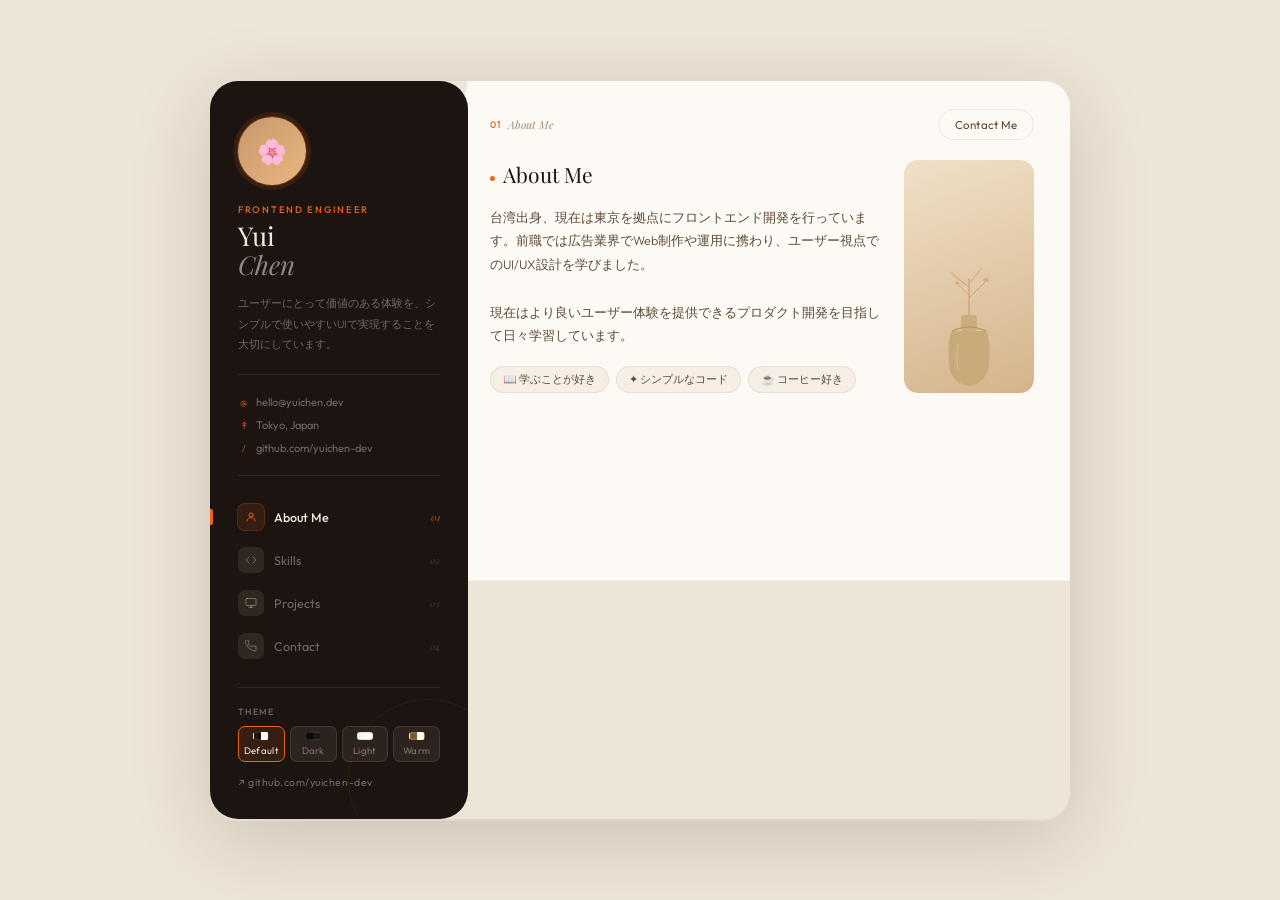
==== portfolio-site/main.html @ 0f643612 "AI生成の叩き台をベースに作成" ====
<!DOCTYPE html>
<html lang="ja" data-theme="default">
<head>
<meta charset="UTF-8">
<meta name="viewport" content="width=device-width, initial-scale=1.0">
<title>Yui Chen – Frontend Engineer</title>
<link href="https://fonts.googleapis.com/css2?family=Playfair+Display:ital,wght@0,400;1,400&family=Outfit:wght@300;400;500&display=swap" rel="stylesheet">
<style>
*, *::before, *::after { box-sizing: border-box; margin: 0; padding: 0; }

/* ══ THEMES ══ */
[data-theme="default"] {
  --bg:            #EDE5D8;
  --left-bg:       #1C1410;
  --right-bg:      #FDFAF6;
  --accent:        #E8651A;
  --accent-dim:    rgba(232,101,26,0.12);
  --accent-border: rgba(232,101,26,0.3);
  --on-left:       #F0E8DC;
  --on-left-muted: rgba(240,232,220,0.4);
  --border-dark:   rgba(255,235,200,0.09);
  --text:          #1C1410;
  --text-mid:      #5C4833;
  --text-light:    #9E8874;
  --border-light:  rgba(150,110,70,0.13);
  --surface:       #F5EFE6;
  --shadow:        0 20px 80px rgba(60,30,10,0.18), 0 2px 0 rgba(255,255,255,0.5);
  --sw-bg:         rgba(255,240,220,0.07);
  --sw-border:     rgba(255,235,200,0.11);
  --sw-text:       rgba(240,232,220,0.42);
  --sw-active:     #F0E8DC;
  --btn-bg:        #1C1410;
  --btn-text:      #F0E8DC;
}
[data-theme="dark"] {
  --bg:            #0E0E0E;
  --left-bg:       #090909;
  --right-bg:      #161616;
  --accent:        #F97316;
  --accent-dim:    rgba(249,115,22,0.1);
  --accent-border: rgba(249,115,22,0.3);
  --on-left:       #E0D8D0;
  --on-left-muted: rgba(224,216,208,0.36);
  --border-dark:   rgba(255,255,255,0.06);
  --text:          #DDD5CC;
  --text-mid:      #8A7868;
  --text-light:    #5A4E44;
  --border-light:  rgba(255,255,255,0.07);
  --surface:       #1E1E1E;
  --shadow:        0 20px 80px rgba(0,0,0,0.6);
  --sw-bg:         rgba(255,255,255,0.03);
  --sw-border:     rgba(255,255,255,0.06);
  --sw-text:       rgba(224,216,208,0.35);
  --sw-active:     #E0D8D0;
  --btn-bg:        #F97316;
  --btn-text:      #fff;
}
[data-theme="light"] {
  --bg:            #EBEBEB;
  --left-bg:       #F8F8F8;
  --right-bg:      #FFFFFF;
  --accent:        #C84A0A;
  --accent-dim:    rgba(200,74,10,0.09);
  --accent-border: rgba(200,74,10,0.25);
  --on-left:       #1C1410;
  --on-left-muted: rgba(28,20,16,0.38);
  --border-dark:   rgba(28,20,16,0.07);
  --text:          #1C1410;
  --text-mid:      #4A3828;
  --text-light:    #7A6858;
  --border-light:  rgba(28,20,16,0.08);
  --surface:       #F2F2F2;
  --shadow:        0 20px 60px rgba(0,0,0,0.09);
  --sw-bg:         rgba(28,20,16,0.04);
  --sw-border:     rgba(28,20,16,0.08);
  --sw-text:       rgba(28,20,16,0.35);
  --sw-active:     #1C1410;
  --btn-bg:        #1C1410;
  --btn-text:      #fff;
}
[data-theme="warm"] {
  --bg:            #E0D0B8;
  --left-bg:       #7C5C38;
  --right-bg:      #FDF6EC;
  --accent:        #C4460A;
  --accent-dim:    rgba(196,70,10,0.11);
  --accent-border: rgba(196,70,10,0.28);
  --on-left:       #FDF0DC;
  --on-left-muted: rgba(253,240,220,0.42);
  --border-dark:   rgba(253,240,220,0.12);
  --text:          #3A2810;
  --text-mid:      #6A4820;
  --text-light:    #9A7050;
  --border-light:  rgba(120,80,40,0.13);
  --surface:       #F4E8D4;
  --shadow:        0 20px 70px rgba(80,40,10,0.2);
  --sw-bg:         rgba(253,240,220,0.08);
  --sw-border:     rgba(253,240,220,0.14);
  --sw-text:       rgba(253,240,220,0.42);
  --sw-active:     #FDF0DC;
  --btn-bg:        #3A2810;
  --btn-text:      #FDF0DC;
}

/* ══ BASE ══ */
body {
  background: var(--bg);
  font-family: 'Outfit', sans-serif;
  color: var(--text);
  min-height: 100vh;
  display: flex; align-items: center; justify-content: center;
  padding: 48px 24px;
  transition: background 0.4s;
}

/* ══ CARD — business card proportions ══ */
.card {
  display: flex;
  width: 860px;
  max-width: 100%;
  min-height: 500px;
  border-radius: 28px;
  overflow: visible;        /* allow right panel to overflow */
  position: relative;
  box-shadow: var(--shadow);
  transition: box-shadow 0.4s;
}

/* ══ LEFT ══ */
.left {
  background: var(--left-bg);
  border-radius: 28px;
  width: 258px;
  flex-shrink: 0;
  padding: 36px 28px 30px;
  display: flex; flex-direction: column;
  position: relative; overflow: hidden;
  z-index: 2;
  transition: background 0.4s;
}
.left::after {
  content: '';
  position: absolute; bottom: -40px; right: -40px;
  width: 160px; height: 160px; border-radius: 50%;
  border: 1px solid var(--accent-border); opacity: 0.35;
  pointer-events: none;
}
.left > * { position: relative; z-index: 1; }

.avatar {
  width: 68px; height: 68px; border-radius: 50%;
  background: linear-gradient(135deg,#c8966a,#e8b882);
  display: flex; align-items: center; justify-content: center;
  font-size: 24px; flex-shrink: 0; margin-bottom: 18px;
  box-shadow: 0 0 0 1px var(--accent-border), 0 0 0 5px var(--accent-dim);
  transition: box-shadow 0.4s;
}
.role {
  font-size: 9.5px; letter-spacing: 0.18em; text-transform: uppercase;
  color: var(--accent); font-weight: 500; margin-bottom: 6px;
  transition: color 0.4s;
}
.name {
  font-family: 'Playfair Display', serif; font-size: 26px; font-weight: 400;
  color: var(--on-left); line-height: 1.15; margin-bottom: 13px;
  transition: color 0.4s;
}
.name em { font-style: italic; opacity: 0.55; }
.tagline {
  font-size: 11px; color: var(--on-left-muted); line-height: 1.85;
  font-weight: 300; margin-bottom: 20px; padding-bottom: 20px;
  border-bottom: 1px solid var(--border-dark);
  transition: color 0.4s, border-color 0.4s;
}
.contacts {
  display: flex; flex-direction: column; gap: 9px;
  margin-bottom: 20px; padding-bottom: 20px;
  border-bottom: 1px solid var(--border-dark);
  transition: border-color 0.4s;
}
.ci {
  font-size: 11px; color: var(--on-left-muted);
  text-decoration: none; display: flex; align-items: center; gap: 7px;
  transition: color 0.2s;
}
.ci .sym { color: var(--accent); font-size: 9.5px; width: 11px; text-align: center; opacity: 0.75; }
.ci:hover { color: var(--on-left); }

/* NAV */
.nav { display: flex; flex-direction: column; gap: 1px; margin-bottom: auto; }
.ni {
  display: flex; align-items: center; gap: 10px;
  padding: 8px 0; cursor: pointer;
  font-size: 12.5px; font-weight: 400;
  color: var(--on-left-muted); position: relative;
  user-select: none; transition: color 0.2s;
}
.ni::before {
  content: ''; position: absolute; left: -28px; top: 50%; transform: translateY(-50%);
  width: 3px; height: 0; background: var(--accent);
  border-radius: 0 2px 2px 0;
  transition: height 0.28s cubic-bezier(0.34,1.56,0.64,1), background 0.4s;
}
.ni.active::before { height: 16px; }
.ni-icon {
  width: 26px; height: 26px; border-radius: 7px;
  display: flex; align-items: center; justify-content: center;
  background: var(--border-dark); flex-shrink: 0;
  transition: background 0.22s, box-shadow 0.22s;
}
.ni.active .ni-icon, .ni:hover .ni-icon {
  background: var(--accent-dim);
  box-shadow: 0 0 0 1px var(--accent-border);
}
.ni .ni-icon svg { stroke: var(--on-left-muted); transition: stroke 0.22s; }
.ni.active .ni-icon svg, .ni:hover .ni-icon svg { stroke: var(--accent); }
.ni-lbl { flex: 1; }
.ni-num {
  font-family: 'Playfair Display', serif; font-style: italic;
  font-size: 9.5px; color: var(--on-left-muted); opacity: 0.45;
  transition: color 0.22s, opacity 0.22s;
}
.ni.active .ni-num, .ni:hover .ni-num { color: var(--accent); opacity: 0.7; }
.ni.active { color: var(--on-left); font-weight: 500; }
.ni:hover  { color: rgba(240,232,220,0.7); }
[data-theme="light"] .ni:hover { color: rgba(28,20,16,0.7); }

/* THEME SWITCHER */
.tsw {
  margin-top: 20px; padding-top: 18px;
  border-top: 1px solid var(--border-dark);
  transition: border-color 0.4s;
}
.tsw-label {
  font-size: 9px; letter-spacing: 0.15em; text-transform: uppercase;
  color: var(--on-left-muted); margin-bottom: 9px; font-weight: 500;
}
.tsw-row { display: flex; gap: 5px; }
.tbtn {
  flex: 1; padding: 5px 0; border-radius: 7px;
  border: 1px solid var(--sw-border); background: var(--sw-bg);
  cursor: pointer; font-size: 9.5px; font-family: 'Outfit', sans-serif;
  font-weight: 400; color: var(--sw-text); letter-spacing: 0.03em;
  display: flex; flex-direction: column; align-items: center; gap: 4px;
  transition: all 0.2s;
}
.tbtn:hover { border-color: var(--accent-border); color: var(--sw-active); }
.tbtn.on { border-color: var(--accent); color: var(--sw-active); background: var(--accent-dim); }
.tswatch {
  width: 16px; height: 8px; border-radius: 3px;
  border: 1px solid rgba(255,255,255,0.12);
}
.sw-d { background: linear-gradient(90deg,#1C1410 50%,#FDFAF6 50%); }
.sw-k { background: linear-gradient(90deg,#090909 50%,#161616 50%); }
.sw-l { background: linear-gradient(90deg,#F8F8F8 50%,#fff 50%); border-color: rgba(0,0,0,0.1); }
.sw-w { background: linear-gradient(90deg,#7C5C38 50%,#FDF6EC 50%); }

/* GITHUB */
.gh {
  margin-top: 13px;
  font-size: 10.5px; letter-spacing: 0.05em;
  color: var(--on-left-muted); text-decoration: none;
  font-weight: 400; transition: color 0.2s;
  display: inline-flex; align-items: center; gap: 5px;
}
.gh:hover { color: var(--accent); }

/* ══ RIGHT — blob shape ══ */
.right {
  flex: 1;
  margin-left: -22px;           /* tuck under left card */
  background: var(--right-bg);
  border-radius: 0 26px 26px 0;
  /* blob: flat left edge, organic curves on other sides */
  clip-path: path('M 22 0 L 790 0 Q 838 0 838 48 L 838 452 Q 838 500 790 500 L 22 500 Q 0 440 0 350 Q 10 300 0 240 Q -8 180 0 120 Q 10 60 22 0 Z');
  display: flex; flex-direction: column;
  position: relative; z-index: 1;
  transition: background 0.4s;
  min-height: 500px;
}

/* top bar */
.topbar {
  padding: 28px 36px 0 44px;
  display: flex; align-items: center; justify-content: space-between;
  flex-shrink: 0;
}
.crumb {
  display: flex; align-items: center; gap: 6px;
  font-size: 11px; color: var(--text-light);
  font-family: 'Playfair Display', serif; font-style: italic;
  transition: color 0.4s;
}
.crumb strong {
  font-style: normal; font-family: 'Outfit', sans-serif;
  font-size: 9.5px; font-weight: 500; letter-spacing: 0.14em;
  text-transform: uppercase; color: var(--accent);
  transition: color 0.4s;
}
.btn-contact {
  background: none; border: 1px solid var(--border-light);
  color: var(--text-mid); padding: 7px 16px; border-radius: 50px;
  font-size: 11.5px; font-family: 'Outfit', sans-serif;
  cursor: pointer; transition: all 0.2s; letter-spacing: 0.02em;
}
.btn-contact:hover {
  border-color: var(--accent-border); color: var(--accent);
  background: var(--accent-dim);
}

/* content */
.content {
  padding: 20px 36px 36px 44px;
  flex: 1; overflow: hidden;
}
.panel { display: none; animation: rise 0.3s ease both; }
.panel.active { display: block; }
@keyframes rise {
  from { opacity: 0; transform: translateY(10px); }
  to   { opacity: 1; transform: translateY(0); }
}

.stitle {
  font-family: 'Playfair Display', serif; font-size: 21px; font-weight: 400;
  color: var(--text); display: flex; align-items: baseline; gap: 8px;
  margin-bottom: 18px; transition: color 0.4s;
}
.stitle .dot {
  width: 5px; height: 5px; border-radius: 50%;
  background: var(--accent); flex-shrink: 0; position: relative; top: -2px;
  transition: background 0.4s;
}

/* ABOUT */
.about-grid { display: grid; grid-template-columns: 1fr 130px; gap: 22px; }
.about-body {
  font-size: 12.5px; line-height: 1.9; color: var(--text-mid);
  font-weight: 300; margin-bottom: 18px; transition: color 0.4s;
}
.traits { display: flex; gap: 7px; flex-wrap: wrap; }
.trait {
  padding: 5px 12px; border-radius: 50px; font-size: 11px;
  border: 1px solid var(--border-light); color: var(--text-mid);
  background: var(--surface); transition: all 0.4s;
}
.about-img {
  border-radius: 14px; overflow: hidden;
  background: linear-gradient(160deg,#f0e0c8,#d4b48a);
  display: flex; align-items: flex-end; justify-content: center;
}

/* SKILLS */
.sg { margin-bottom: 17px; }
.sg-name {
  font-size: 9.5px; letter-spacing: 0.14em; text-transform: uppercase;
  color: var(--text-light); font-weight: 500; margin-bottom: 8px;
  transition: color 0.4s;
}
.stags { display: flex; flex-wrap: wrap; gap: 6px; }
.stag {
  padding: 4px 12px; border-radius: 6px; font-size: 11.5px;
  background: var(--surface); color: var(--text-mid);
  border: 1px solid var(--border-light); cursor: default; transition: all 0.2s;
}
.stag:hover { background: var(--accent-dim); border-color: var(--accent-border); color: var(--accent); }

/* PROJECTS */
.plist { display: flex; flex-direction: column; gap: 10px; }
.pitem {
  display: grid; grid-template-columns: 36px 1fr 26px;
  align-items: center; gap: 13px;
  padding: 12px 14px; border-radius: 12px;
  border: 1px solid var(--border-light);
  background: var(--surface); cursor: pointer; transition: all 0.22s;
}
.pitem:hover {
  border-color: var(--accent-border); background: var(--right-bg);
  box-shadow: 0 4px 18px var(--accent-dim); transform: translateX(4px);
}
.pnum {
  font-family: 'Playfair Display', serif; font-style: italic;
  font-size: 18px; color: var(--border-light); text-align: center;
  transition: color 0.22s;
}
.pitem:hover .pnum { color: var(--accent); opacity: 0.45; }
.pname { font-size: 13px; font-weight: 500; margin-bottom: 2px; color: var(--text); transition: color 0.4s; }
.psub  { font-size: 10.5px; color: var(--text-light); transition: color 0.4s; }
.parrow {
  width: 26px; height: 26px; border-radius: 50%;
  border: 1px solid var(--border-light);
  display: flex; align-items: center; justify-content: center;
  font-size: 11px; color: var(--text-light); transition: all 0.2s;
}
.pitem:hover .parrow { border-color: var(--accent); color: var(--accent); background: var(--accent-dim); }
.viewall {
  margin-top: 13px; display: inline-flex; align-items: center; gap: 5px;
  font-size: 11.5px; font-weight: 500; color: var(--accent);
  cursor: pointer; transition: gap 0.2s, color 0.4s;
}
.viewall:hover { gap: 10px; }

/* CONTACT */
.csub {
  font-size: 11.5px; color: var(--text-light); margin-bottom: 16px;
  font-weight: 300; line-height: 1.7; transition: color 0.4s;
}
.cform { display: grid; grid-template-columns: 1fr 1fr; gap: 10px; }
.cform .s2 { grid-column: 1/-1; }
.flbl {
  display: block; font-size: 9.5px; letter-spacing: 0.1em;
  text-transform: uppercase; color: var(--text-light);
  margin-bottom: 5px; font-weight: 500; transition: color 0.4s;
}
.fin, .fta {
  width: 100%; border: 1px solid var(--border-light); border-radius: 9px;
  padding: 8px 12px; font-size: 12.5px; font-family: 'Outfit', sans-serif;
  color: var(--text); background: var(--surface);
  outline: none; transition: all 0.2s; resize: none;
}
.fin:focus, .fta:focus {
  border-color: var(--accent-border); background: var(--right-bg);
  box-shadow: 0 0 0 3px var(--accent-dim);
}
.fta { min-height: 72px; }
.fsub { grid-column: 1/-1; display: flex; justify-content: flex-end; margin-top: 1px; }
.btn-send {
  background: var(--btn-bg); border: none; color: var(--btn-text);
  padding: 9px 24px; border-radius: 50px;
  font-size: 12px; font-family: 'Outfit', sans-serif; font-weight: 500;
  cursor: pointer; letter-spacing: 0.03em; transition: all 0.25s;
}
.btn-send:hover {
  background: var(--accent); transform: translateY(-1px);
  box-shadow: 0 4px 14px var(--accent-dim); color: #fff;
}
</style>
</head>
<body>
<div class="card">

  <!-- LEFT -->
  <aside class="left">
    <div class="avatar">🌸</div>
    <div class="role">Frontend Engineer</div>
    <h1 class="name">Yui<br><em>Chen</em></h1>
    <p class="tagline">ユーザーにとって価値のある体験を、シンプルで使いやすいUIで実現することを大切にしています。</p>

    <div class="contacts">
      <a class="ci" href="#"><span class="sym">@</span>hello@yuichen.dev</a>
      <a class="ci" href="#"><span class="sym">↟</span>Tokyo, Japan</a>
      <a class="ci" href="#"><span class="sym">/</span>github.com/yuichen-dev</a>
    </div>

    <nav class="nav">
      <div class="ni active" onclick="go('about',this)">
        <div class="ni-icon"><svg width="12" height="12" viewBox="0 0 24 24" fill="none" stroke-width="1.8" stroke-linecap="round" stroke-linejoin="round"><circle cx="12" cy="8" r="4"/><path d="M4 20c0-4 3.6-7 8-7s8 3 8 7"/></svg></div>
        <span class="ni-lbl">About Me</span><span class="ni-num">01</span>
      </div>
      <div class="ni" onclick="go('skills',this)">
        <div class="ni-icon"><svg width="12" height="12" viewBox="0 0 24 24" fill="none" stroke-width="1.8" stroke-linecap="round" stroke-linejoin="round"><polyline points="16 18 22 12 16 6"/><polyline points="8 6 2 12 8 18"/></svg></div>
        <span class="ni-lbl">Skills</span><span class="ni-num">02</span>
      </div>
      <div class="ni" onclick="go('projects',this)">
        <div class="ni-icon"><svg width="12" height="12" viewBox="0 0 24 24" fill="none" stroke-width="1.8" stroke-linecap="round" stroke-linejoin="round"><rect x="2" y="3" width="20" height="14" rx="2"/><path d="M8 21h8M12 17v4"/></svg></div>
        <span class="ni-lbl">Projects</span><span class="ni-num">03</span>
      </div>
      <div class="ni" onclick="go('contact',this)">
        <div class="ni-icon"><svg width="12" height="12" viewBox="0 0 24 24" fill="none" stroke-width="1.8" stroke-linecap="round" stroke-linejoin="round"><path d="M22 16.92v3a2 2 0 01-2.18 2 19.79 19.79 0 01-8.63-3.07A19.5 19.5 0 013.07 9.81 19.79 19.79 0 01.03 1.18 2 2 0 012 0h3a2 2 0 012 1.72c.13.96.36 1.9.7 2.81a2 2 0 01-.45 2.11L6.09 7.91a16 16 0 006 6l1.27-1.27a2 2 0 012.11-.45c.9.34 1.85.57 2.81.7A2 2 0 0122 14.92z"/></svg></div>
        <span class="ni-lbl">Contact</span><span class="ni-num">04</span>
      </div>
    </nav>

    <div class="tsw">
      <div class="tsw-label">Theme</div>
      <div class="tsw-row">
        <button class="tbtn on" onclick="setTheme('default',this)"><span class="tswatch sw-d"></span>Default</button>
        <button class="tbtn"    onclick="setTheme('dark',this)">   <span class="tswatch sw-k"></span>Dark</button>
        <button class="tbtn"    onclick="setTheme('light',this)">  <span class="tswatch sw-l"></span>Light</button>
        <button class="tbtn"    onclick="setTheme('warm',this)">   <span class="tswatch sw-w"></span>Warm</button>
      </div>
    </div>

    <a class="gh" href="https://github.com/yuichen-dev" target="_blank">↗ github.com/yuichen-dev</a>
  </aside>

  <!-- RIGHT — organic shape -->
  <div class="right">
    <div class="topbar">
      <div class="crumb"><strong id="cn">01</strong><span id="cj">About Me</span></div>
      <button class="btn-contact" onclick="go('contact',document.querySelectorAll('.ni')[3])">Contact Me</button>
    </div>
    <div class="content">

      <!-- ABOUT -->
      <div class="panel active" id="panel-about">
        <div class="about-grid">
          <div>
            <div class="stitle"><span class="dot"></span>About Me</div>
            <p class="about-body">台湾出身、現在は東京を拠点にフロントエンド開発を行っています。前職では広告業界でWeb制作や運用に携わり、ユーザー視点でのUI/UX設計を学びました。<br><br>現在はより良いユーザー体験を提供できるプロダクト開発を目指して日々学習しています。</p>
            <div class="traits">
              <span class="trait">📖 学ぶことが好き</span>
              <span class="trait">✦ シンプルなコード</span>
              <span class="trait">☕ コーヒー好き</span>
            </div>
          </div>
          <div class="about-img">
            <svg width="82" height="128" viewBox="0 0 82 128" fill="none">
              <line x1="41" y1="14" x2="41" y2="50" stroke="#c8a070" stroke-width="1.2"/>
              <line x1="41" y1="22" x2="24" y2="9"  stroke="#c8a070" stroke-width="0.9"/>
              <line x1="41" y1="33" x2="57" y2="17" stroke="#c8a070" stroke-width="0.9"/>
              <line x1="41" y1="19" x2="52" y2="5"  stroke="#c8a070" stroke-width="0.75"/>
              <line x1="41" y1="30" x2="29" y2="19" stroke="#c8a070" stroke-width="0.75"/>
              <ellipse cx="24" cy="8"  rx="2.8" ry="2"   fill="#e8c090" opacity="0.8"/>
              <ellipse cx="58" cy="15" rx="2.8" ry="2"   fill="#d4a070" opacity="0.7"/>
              <ellipse cx="53" cy="4"  rx="2.2" ry="1.6" fill="#e8c090" opacity="0.9"/>
              <ellipse cx="29" cy="18" rx="1.8" ry="1.3" fill="#c89060" opacity="0.6"/>
              <rect x="33" y="50" width="16" height="16" rx="3.5" fill="#c8a878" opacity="0.85"/>
              <path d="M24 66 Q19 75 21 100 Q23 118 41 121 Q59 118 61 100 Q63 75 58 66Z" fill="#c8a878" opacity="0.9"/>
              <path d="M24 66 Q33 62 41 62 Q49 62 58 66" stroke="#b09060" stroke-width="1.1" fill="none"/>
              <path d="M30 79 Q28 91 30 104" stroke="white" stroke-width="1.4" opacity="0.2" stroke-linecap="round"/>
            </svg>
          </div>
        </div>
      </div>

      <!-- SKILLS -->
      <div class="panel" id="panel-skills">
        <div class="stitle"><span class="dot"></span>Skills</div>
        <div class="sg">
          <div class="sg-name">Frontend</div>
          <div class="stags">
            <span class="stag">HTML</span><span class="stag">CSS</span><span class="stag">JavaScript</span>
            <span class="stag">TypeScript</span><span class="stag">React</span>
            <span class="stag">Next.js</span><span class="stag">Tailwind CSS</span>
          </div>
        </div>
        <div class="sg">
          <div class="sg-name">Tools</div>
          <div class="stags">
            <span class="stag">Git</span><span class="stag">GitHub</span>
            <span class="stag">VS Code</span><span class="stag">Figma</span>
          </div>
        </div>
        <div class="sg">
          <div class="sg-name">Others</div>
          <div class="stags">
            <span class="stag">Responsive Design</span>
            <span class="stag">API Integration</span>
            <span class="stag">UI/UX</span>
          </div>
        </div>
      </div>

      <!-- PROJECTS -->
      <div class="panel" id="panel-projects">
        <div class="stitle"><span class="dot"></span>Projects</div>
        <div class="plist">
          <div class="pitem">
            <div class="pnum">01</div>
            <div><div class="pname">Taskly</div><div class="psub">Next.js · TypeScript · Tailwind CSS — タスク管理アプリ</div></div>
            <div class="parrow">↗</div>
          </div>
          <div class="pitem">
            <div class="pnum">02</div>
            <div><div class="pname">Weather App</div><div class="psub">React · TypeScript · OpenWeather API — 天気情報を検索できるアプリ</div></div>
            <div class="parrow">↗</div>
          </div>
          <div class="pitem">
            <div class="pnum">03</div>
            <div><div class="pname">Portfolio Website</div><div class="psub">Next.js · Tailwind CSS — このポートフォリオサイト</div></div>
            <div class="parrow">↗</div>
          </div>
        </div>
        <div class="viewall">View All Projects →</div>
      </div>

      <!-- CONTACT -->
      <div class="panel" id="panel-contact">
        <div class="stitle"><span class="dot"></span>Contact Me</div>
        <p class="csub">お仕事のご相談やご質問など、お気軽にご連絡ください！</p>
        <div class="cform">
          <div><label class="flbl">Name</label><input class="fin" type="text" placeholder="Your name"></div>
          <div><label class="flbl">Email</label><input class="fin" type="email" placeholder="hello@example.com"></div>
          <div class="s2"><label class="flbl">Message</label><textarea class="fta" placeholder="Write your message..."></textarea></div>
          <div class="fsub"><button class="btn-send">Send Message</button></div>
        </div>
      </div>

    </div>
  </div>
</div>

<script>
const nums  = {about:'01',skills:'02',projects:'03',contact:'04'};
const names = {about:'About Me',skills:'Skills',projects:'Projects',contact:'Contact'};

function go(id, el) {
  document.querySelectorAll('.panel').forEach(p => p.classList.remove('active'));
  document.querySelectorAll('.ni').forEach(n => n.classList.remove('active'));
  document.getElementById('panel-'+id).classList.add('active');
  el.classList.add('active');
  document.getElementById('cn').textContent = nums[id];
  document.getElementById('cj').textContent = names[id];
}

function setTheme(t, btn) {
  document.documentElement.setAttribute('data-theme', t);
  document.querySelectorAll('.tbtn').forEach(b => b.classList.remove('on'));
  btn.classList.add('on');
}
</script>
</body>
</html>
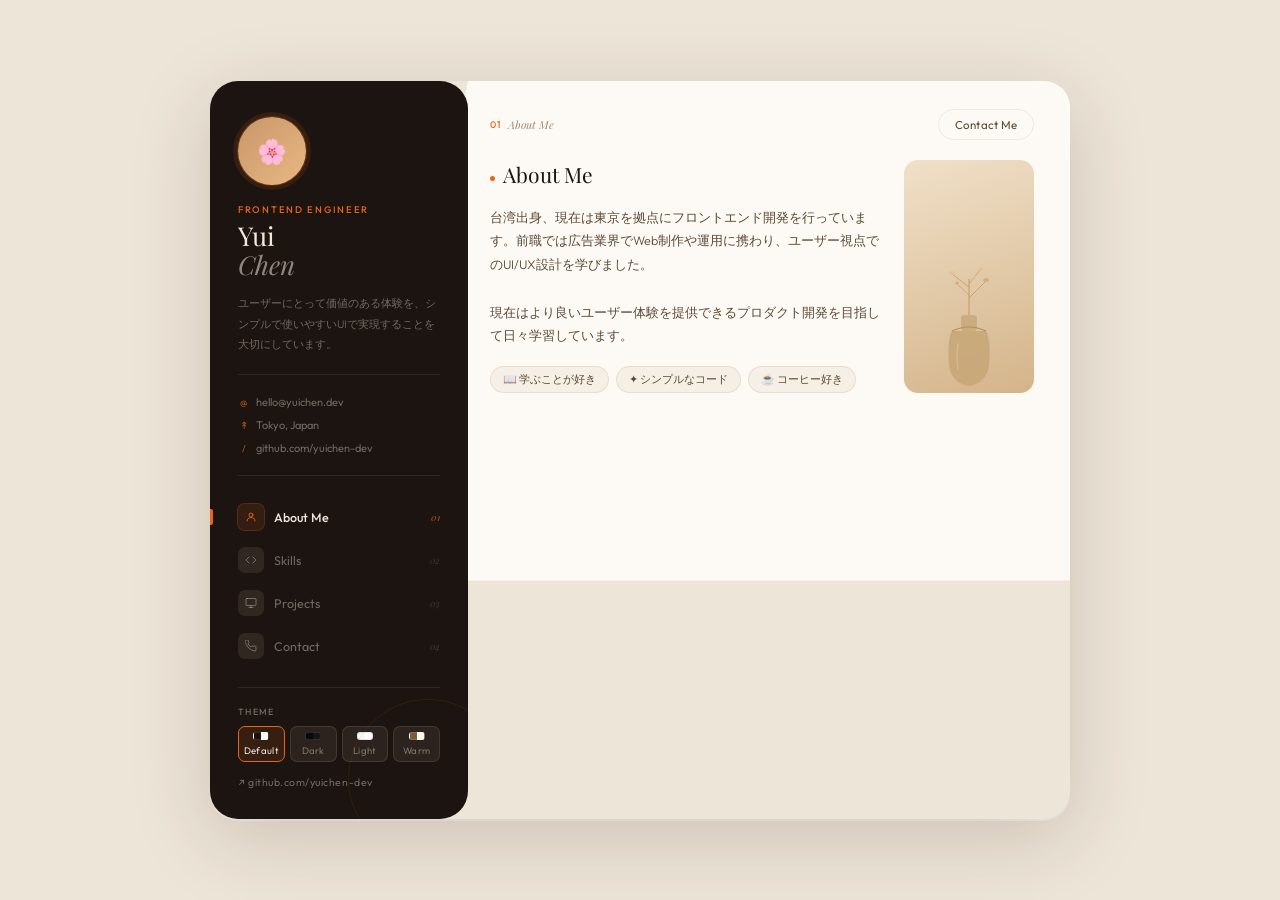
==== commit 0223f9e6: "保守しやすくするため、さらにパーツごとにファイルを分ける" ====
--- a/portfolio-site/main.html
+++ b/portfolio-site/main.html
@@ -5,609 +5,18 @@
 <meta name="viewport" content="width=device-width, initial-scale=1.0">
 <title>Yui Chen – Frontend Engineer</title>
 <link href="https://fonts.googleapis.com/css2?family=Playfair+Display:ital,wght@0,400;1,400&family=Outfit:wght@300;400;500&display=swap" rel="stylesheet">
-<style>
-*, *::before, *::after { box-sizing: border-box; margin: 0; padding: 0; }
-
-/* ══ THEMES ══ */
-[data-theme="default"] {
-  --bg:            #EDE5D8;
-  --left-bg:       #1C1410;
-  --right-bg:      #FDFAF6;
-  --accent:        #E8651A;
-  --accent-dim:    rgba(232,101,26,0.12);
-  --accent-border: rgba(232,101,26,0.3);
-  --on-left:       #F0E8DC;
-  --on-left-muted: rgba(240,232,220,0.4);
-  --border-dark:   rgba(255,235,200,0.09);
-  --text:          #1C1410;
-  --text-mid:      #5C4833;
-  --text-light:    #9E8874;
-  --border-light:  rgba(150,110,70,0.13);
-  --surface:       #F5EFE6;
-  --shadow:        0 20px 80px rgba(60,30,10,0.18), 0 2px 0 rgba(255,255,255,0.5);
-  --sw-bg:         rgba(255,240,220,0.07);
-  --sw-border:     rgba(255,235,200,0.11);
-  --sw-text:       rgba(240,232,220,0.42);
-  --sw-active:     #F0E8DC;
-  --btn-bg:        #1C1410;
-  --btn-text:      #F0E8DC;
-}
-[data-theme="dark"] {
-  --bg:            #0E0E0E;
-  --left-bg:       #090909;
-  --right-bg:      #161616;
-  --accent:        #F97316;
-  --accent-dim:    rgba(249,115,22,0.1);
-  --accent-border: rgba(249,115,22,0.3);
-  --on-left:       #E0D8D0;
-  --on-left-muted: rgba(224,216,208,0.36);
-  --border-dark:   rgba(255,255,255,0.06);
-  --text:          #DDD5CC;
-  --text-mid:      #8A7868;
-  --text-light:    #5A4E44;
-  --border-light:  rgba(255,255,255,0.07);
-  --surface:       #1E1E1E;
-  --shadow:        0 20px 80px rgba(0,0,0,0.6);
-  --sw-bg:         rgba(255,255,255,0.03);
-  --sw-border:     rgba(255,255,255,0.06);
-  --sw-text:       rgba(224,216,208,0.35);
-  --sw-active:     #E0D8D0;
-  --btn-bg:        #F97316;
-  --btn-text:      #fff;
-}
-[data-theme="light"] {
-  --bg:            #EBEBEB;
-  --left-bg:       #F8F8F8;
-  --right-bg:      #FFFFFF;
-  --accent:        #C84A0A;
-  --accent-dim:    rgba(200,74,10,0.09);
-  --accent-border: rgba(200,74,10,0.25);
-  --on-left:       #1C1410;
-  --on-left-muted: rgba(28,20,16,0.38);
-  --border-dark:   rgba(28,20,16,0.07);
-  --text:          #1C1410;
-  --text-mid:      #4A3828;
-  --text-light:    #7A6858;
-  --border-light:  rgba(28,20,16,0.08);
-  --surface:       #F2F2F2;
-  --shadow:        0 20px 60px rgba(0,0,0,0.09);
-  --sw-bg:         rgba(28,20,16,0.04);
-  --sw-border:     rgba(28,20,16,0.08);
-  --sw-text:       rgba(28,20,16,0.35);
-  --sw-active:     #1C1410;
-  --btn-bg:        #1C1410;
-  --btn-text:      #fff;
-}
-[data-theme="warm"] {
-  --bg:            #E0D0B8;
-  --left-bg:       #7C5C38;
-  --right-bg:      #FDF6EC;
-  --accent:        #C4460A;
-  --accent-dim:    rgba(196,70,10,0.11);
-  --accent-border: rgba(196,70,10,0.28);
-  --on-left:       #FDF0DC;
-  --on-left-muted: rgba(253,240,220,0.42);
-  --border-dark:   rgba(253,240,220,0.12);
-  --text:          #3A2810;
-  --text-mid:      #6A4820;
-  --text-light:    #9A7050;
-  --border-light:  rgba(120,80,40,0.13);
-  --surface:       #F4E8D4;
-  --shadow:        0 20px 70px rgba(80,40,10,0.2);
-  --sw-bg:         rgba(253,240,220,0.08);
-  --sw-border:     rgba(253,240,220,0.14);
-  --sw-text:       rgba(253,240,220,0.42);
-  --sw-active:     #FDF0DC;
-  --btn-bg:        #3A2810;
-  --btn-text:      #FDF0DC;
-}
-
-/* ══ BASE ══ */
-body {
-  background: var(--bg);
-  font-family: 'Outfit', sans-serif;
-  color: var(--text);
-  min-height: 100vh;
-  display: flex; align-items: center; justify-content: center;
-  padding: 48px 24px;
-  transition: background 0.4s;
-}
-
-/* ══ CARD — business card proportions ══ */
-.card {
-  display: flex;
-  width: 860px;
-  max-width: 100%;
-  min-height: 500px;
-  border-radius: 28px;
-  overflow: visible;        /* allow right panel to overflow */
-  position: relative;
-  box-shadow: var(--shadow);
-  transition: box-shadow 0.4s;
-}
-
-/* ══ LEFT ══ */
-.left {
-  background: var(--left-bg);
-  border-radius: 28px;
-  width: 258px;
-  flex-shrink: 0;
-  padding: 36px 28px 30px;
-  display: flex; flex-direction: column;
-  position: relative; overflow: hidden;
-  z-index: 2;
-  transition: background 0.4s;
-}
-.left::after {
-  content: '';
-  position: absolute; bottom: -40px; right: -40px;
-  width: 160px; height: 160px; border-radius: 50%;
-  border: 1px solid var(--accent-border); opacity: 0.35;
-  pointer-events: none;
-}
-.left > * { position: relative; z-index: 1; }
-
-.avatar {
-  width: 68px; height: 68px; border-radius: 50%;
-  background: linear-gradient(135deg,#c8966a,#e8b882);
-  display: flex; align-items: center; justify-content: center;
-  font-size: 24px; flex-shrink: 0; margin-bottom: 18px;
-  box-shadow: 0 0 0 1px var(--accent-border), 0 0 0 5px var(--accent-dim);
-  transition: box-shadow 0.4s;
-}
-.role {
-  font-size: 9.5px; letter-spacing: 0.18em; text-transform: uppercase;
-  color: var(--accent); font-weight: 500; margin-bottom: 6px;
-  transition: color 0.4s;
-}
-.name {
-  font-family: 'Playfair Display', serif; font-size: 26px; font-weight: 400;
-  color: var(--on-left); line-height: 1.15; margin-bottom: 13px;
-  transition: color 0.4s;
-}
-.name em { font-style: italic; opacity: 0.55; }
-.tagline {
-  font-size: 11px; color: var(--on-left-muted); line-height: 1.85;
-  font-weight: 300; margin-bottom: 20px; padding-bottom: 20px;
-  border-bottom: 1px solid var(--border-dark);
-  transition: color 0.4s, border-color 0.4s;
-}
-.contacts {
-  display: flex; flex-direction: column; gap: 9px;
-  margin-bottom: 20px; padding-bottom: 20px;
-  border-bottom: 1px solid var(--border-dark);
-  transition: border-color 0.4s;
-}
-.ci {
-  font-size: 11px; color: var(--on-left-muted);
-  text-decoration: none; display: flex; align-items: center; gap: 7px;
-  transition: color 0.2s;
-}
-.ci .sym { color: var(--accent); font-size: 9.5px; width: 11px; text-align: center; opacity: 0.75; }
-.ci:hover { color: var(--on-left); }
-
-/* NAV */
-.nav { display: flex; flex-direction: column; gap: 1px; margin-bottom: auto; }
-.ni {
-  display: flex; align-items: center; gap: 10px;
-  padding: 8px 0; cursor: pointer;
-  font-size: 12.5px; font-weight: 400;
-  color: var(--on-left-muted); position: relative;
-  user-select: none; transition: color 0.2s;
-}
-.ni::before {
-  content: ''; position: absolute; left: -28px; top: 50%; transform: translateY(-50%);
-  width: 3px; height: 0; background: var(--accent);
-  border-radius: 0 2px 2px 0;
-  transition: height 0.28s cubic-bezier(0.34,1.56,0.64,1), background 0.4s;
-}
-.ni.active::before { height: 16px; }
-.ni-icon {
-  width: 26px; height: 26px; border-radius: 7px;
-  display: flex; align-items: center; justify-content: center;
-  background: var(--border-dark); flex-shrink: 0;
-  transition: background 0.22s, box-shadow 0.22s;
-}
-.ni.active .ni-icon, .ni:hover .ni-icon {
-  background: var(--accent-dim);
-  box-shadow: 0 0 0 1px var(--accent-border);
-}
-.ni .ni-icon svg { stroke: var(--on-left-muted); transition: stroke 0.22s; }
-.ni.active .ni-icon svg, .ni:hover .ni-icon svg { stroke: var(--accent); }
-.ni-lbl { flex: 1; }
-.ni-num {
-  font-family: 'Playfair Display', serif; font-style: italic;
-  font-size: 9.5px; color: var(--on-left-muted); opacity: 0.45;
-  transition: color 0.22s, opacity 0.22s;
-}
-.ni.active .ni-num, .ni:hover .ni-num { color: var(--accent); opacity: 0.7; }
-.ni.active { color: var(--on-left); font-weight: 500; }
-.ni:hover  { color: rgba(240,232,220,0.7); }
-[data-theme="light"] .ni:hover { color: rgba(28,20,16,0.7); }
-
-/* THEME SWITCHER */
-.tsw {
-  margin-top: 20px; padding-top: 18px;
-  border-top: 1px solid var(--border-dark);
-  transition: border-color 0.4s;
-}
-.tsw-label {
-  font-size: 9px; letter-spacing: 0.15em; text-transform: uppercase;
-  color: var(--on-left-muted); margin-bottom: 9px; font-weight: 500;
-}
-.tsw-row { display: flex; gap: 5px; }
-.tbtn {
-  flex: 1; padding: 5px 0; border-radius: 7px;
-  border: 1px solid var(--sw-border); background: var(--sw-bg);
-  cursor: pointer; font-size: 9.5px; font-family: 'Outfit', sans-serif;
-  font-weight: 400; color: var(--sw-text); letter-spacing: 0.03em;
-  display: flex; flex-direction: column; align-items: center; gap: 4px;
-  transition: all 0.2s;
-}
-.tbtn:hover { border-color: var(--accent-border); color: var(--sw-active); }
-.tbtn.on { border-color: var(--accent); color: var(--sw-active); background: var(--accent-dim); }
-.tswatch {
-  width: 16px; height: 8px; border-radius: 3px;
-  border: 1px solid rgba(255,255,255,0.12);
-}
-.sw-d { background: linear-gradient(90deg,#1C1410 50%,#FDFAF6 50%); }
-.sw-k { background: linear-gradient(90deg,#090909 50%,#161616 50%); }
-.sw-l { background: linear-gradient(90deg,#F8F8F8 50%,#fff 50%); border-color: rgba(0,0,0,0.1); }
-.sw-w { background: linear-gradient(90deg,#7C5C38 50%,#FDF6EC 50%); }
-
-/* GITHUB */
-.gh {
-  margin-top: 13px;
-  font-size: 10.5px; letter-spacing: 0.05em;
-  color: var(--on-left-muted); text-decoration: none;
-  font-weight: 400; transition: color 0.2s;
-  display: inline-flex; align-items: center; gap: 5px;
-}
-.gh:hover { color: var(--accent); }
-
-/* ══ RIGHT — blob shape ══ */
-.right {
-  flex: 1;
-  margin-left: -22px;           /* tuck under left card */
-  background: var(--right-bg);
-  border-radius: 0 26px 26px 0;
-  /* blob: flat left edge, organic curves on other sides */
-  clip-path: path('M 22 0 L 790 0 Q 838 0 838 48 L 838 452 Q 838 500 790 500 L 22 500 Q 0 440 0 350 Q 10 300 0 240 Q -8 180 0 120 Q 10 60 22 0 Z');
-  display: flex; flex-direction: column;
-  position: relative; z-index: 1;
-  transition: background 0.4s;
-  min-height: 500px;
-}
-
-/* top bar */
-.topbar {
-  padding: 28px 36px 0 44px;
-  display: flex; align-items: center; justify-content: space-between;
-  flex-shrink: 0;
-}
-.crumb {
-  display: flex; align-items: center; gap: 6px;
-  font-size: 11px; color: var(--text-light);
-  font-family: 'Playfair Display', serif; font-style: italic;
-  transition: color 0.4s;
-}
-.crumb strong {
-  font-style: normal; font-family: 'Outfit', sans-serif;
-  font-size: 9.5px; font-weight: 500; letter-spacing: 0.14em;
-  text-transform: uppercase; color: var(--accent);
-  transition: color 0.4s;
-}
-.btn-contact {
-  background: none; border: 1px solid var(--border-light);
-  color: var(--text-mid); padding: 7px 16px; border-radius: 50px;
-  font-size: 11.5px; font-family: 'Outfit', sans-serif;
-  cursor: pointer; transition: all 0.2s; letter-spacing: 0.02em;
-}
-.btn-contact:hover {
-  border-color: var(--accent-border); color: var(--accent);
-  background: var(--accent-dim);
-}
-
-/* content */
-.content {
-  padding: 20px 36px 36px 44px;
-  flex: 1; overflow: hidden;
-}
-.panel { display: none; animation: rise 0.3s ease both; }
-.panel.active { display: block; }
-@keyframes rise {
-  from { opacity: 0; transform: translateY(10px); }
-  to   { opacity: 1; transform: translateY(0); }
-}
-
-.stitle {
-  font-family: 'Playfair Display', serif; font-size: 21px; font-weight: 400;
-  color: var(--text); display: flex; align-items: baseline; gap: 8px;
-  margin-bottom: 18px; transition: color 0.4s;
-}
-.stitle .dot {
-  width: 5px; height: 5px; border-radius: 50%;
-  background: var(--accent); flex-shrink: 0; position: relative; top: -2px;
-  transition: background 0.4s;
-}
-
-/* ABOUT */
-.about-grid { display: grid; grid-template-columns: 1fr 130px; gap: 22px; }
-.about-body {
-  font-size: 12.5px; line-height: 1.9; color: var(--text-mid);
-  font-weight: 300; margin-bottom: 18px; transition: color 0.4s;
-}
-.traits { display: flex; gap: 7px; flex-wrap: wrap; }
-.trait {
-  padding: 5px 12px; border-radius: 50px; font-size: 11px;
-  border: 1px solid var(--border-light); color: var(--text-mid);
-  background: var(--surface); transition: all 0.4s;
-}
-.about-img {
-  border-radius: 14px; overflow: hidden;
-  background: linear-gradient(160deg,#f0e0c8,#d4b48a);
-  display: flex; align-items: flex-end; justify-content: center;
-}
-
-/* SKILLS */
-.sg { margin-bottom: 17px; }
-.sg-name {
-  font-size: 9.5px; letter-spacing: 0.14em; text-transform: uppercase;
-  color: var(--text-light); font-weight: 500; margin-bottom: 8px;
-  transition: color 0.4s;
-}
-.stags { display: flex; flex-wrap: wrap; gap: 6px; }
-.stag {
-  padding: 4px 12px; border-radius: 6px; font-size: 11.5px;
-  background: var(--surface); color: var(--text-mid);
-  border: 1px solid var(--border-light); cursor: default; transition: all 0.2s;
-}
-.stag:hover { background: var(--accent-dim); border-color: var(--accent-border); color: var(--accent); }
-
-/* PROJECTS */
-.plist { display: flex; flex-direction: column; gap: 10px; }
-.pitem {
-  display: grid; grid-template-columns: 36px 1fr 26px;
-  align-items: center; gap: 13px;
-  padding: 12px 14px; border-radius: 12px;
-  border: 1px solid var(--border-light);
-  background: var(--surface); cursor: pointer; transition: all 0.22s;
-}
-.pitem:hover {
-  border-color: var(--accent-border); background: var(--right-bg);
-  box-shadow: 0 4px 18px var(--accent-dim); transform: translateX(4px);
-}
-.pnum {
-  font-family: 'Playfair Display', serif; font-style: italic;
-  font-size: 18px; color: var(--border-light); text-align: center;
-  transition: color 0.22s;
-}
-.pitem:hover .pnum { color: var(--accent); opacity: 0.45; }
-.pname { font-size: 13px; font-weight: 500; margin-bottom: 2px; color: var(--text); transition: color 0.4s; }
-.psub  { font-size: 10.5px; color: var(--text-light); transition: color 0.4s; }
-.parrow {
-  width: 26px; height: 26px; border-radius: 50%;
-  border: 1px solid var(--border-light);
-  display: flex; align-items: center; justify-content: center;
-  font-size: 11px; color: var(--text-light); transition: all 0.2s;
-}
-.pitem:hover .parrow { border-color: var(--accent); color: var(--accent); background: var(--accent-dim); }
-.viewall {
-  margin-top: 13px; display: inline-flex; align-items: center; gap: 5px;
-  font-size: 11.5px; font-weight: 500; color: var(--accent);
-  cursor: pointer; transition: gap 0.2s, color 0.4s;
-}
-.viewall:hover { gap: 10px; }
-
-/* CONTACT */
-.csub {
-  font-size: 11.5px; color: var(--text-light); margin-bottom: 16px;
-  font-weight: 300; line-height: 1.7; transition: color 0.4s;
-}
-.cform { display: grid; grid-template-columns: 1fr 1fr; gap: 10px; }
-.cform .s2 { grid-column: 1/-1; }
-.flbl {
-  display: block; font-size: 9.5px; letter-spacing: 0.1em;
-  text-transform: uppercase; color: var(--text-light);
-  margin-bottom: 5px; font-weight: 500; transition: color 0.4s;
-}
-.fin, .fta {
-  width: 100%; border: 1px solid var(--border-light); border-radius: 9px;
-  padding: 8px 12px; font-size: 12.5px; font-family: 'Outfit', sans-serif;
-  color: var(--text); background: var(--surface);
-  outline: none; transition: all 0.2s; resize: none;
-}
-.fin:focus, .fta:focus {
-  border-color: var(--accent-border); background: var(--right-bg);
-  box-shadow: 0 0 0 3px var(--accent-dim);
-}
-.fta { min-height: 72px; }
-.fsub { grid-column: 1/-1; display: flex; justify-content: flex-end; margin-top: 1px; }
-.btn-send {
-  background: var(--btn-bg); border: none; color: var(--btn-text);
-  padding: 9px 24px; border-radius: 50px;
-  font-size: 12px; font-family: 'Outfit', sans-serif; font-weight: 500;
-  cursor: pointer; letter-spacing: 0.03em; transition: all 0.25s;
-}
-.btn-send:hover {
-  background: var(--accent); transform: translateY(-1px);
-  box-shadow: 0 4px 14px var(--accent-dim); color: #fff;
-}
-</style>
+<link href="./style.css" rel="stylesheet">
 </head>
 <body>
 <div class="card">
 
   <!-- LEFT -->
-  <aside class="left">
-    <div class="avatar">🌸</div>
-    <div class="role">Frontend Engineer</div>
-    <h1 class="name">Yui<br><em>Chen</em></h1>
-    <p class="tagline">ユーザーにとって価値のある体験を、シンプルで使いやすいUIで実現することを大切にしています。</p>
-
-    <div class="contacts">
-      <a class="ci" href="#"><span class="sym">@</span>hello@yuichen.dev</a>
-      <a class="ci" href="#"><span class="sym">↟</span>Tokyo, Japan</a>
-      <a class="ci" href="#"><span class="sym">/</span>github.com/yuichen-dev</a>
-    </div>
-
-    <nav class="nav">
-      <div class="ni active" onclick="go('about',this)">
-        <div class="ni-icon"><svg width="12" height="12" viewBox="0 0 24 24" fill="none" stroke-width="1.8" stroke-linecap="round" stroke-linejoin="round"><circle cx="12" cy="8" r="4"/><path d="M4 20c0-4 3.6-7 8-7s8 3 8 7"/></svg></div>
-        <span class="ni-lbl">About Me</span><span class="ni-num">01</span>
-      </div>
-      <div class="ni" onclick="go('skills',this)">
-        <div class="ni-icon"><svg width="12" height="12" viewBox="0 0 24 24" fill="none" stroke-width="1.8" stroke-linecap="round" stroke-linejoin="round"><polyline points="16 18 22 12 16 6"/><polyline points="8 6 2 12 8 18"/></svg></div>
-        <span class="ni-lbl">Skills</span><span class="ni-num">02</span>
-      </div>
-      <div class="ni" onclick="go('projects',this)">
-        <div class="ni-icon"><svg width="12" height="12" viewBox="0 0 24 24" fill="none" stroke-width="1.8" stroke-linecap="round" stroke-linejoin="round"><rect x="2" y="3" width="20" height="14" rx="2"/><path d="M8 21h8M12 17v4"/></svg></div>
-        <span class="ni-lbl">Projects</span><span class="ni-num">03</span>
-      </div>
-      <div class="ni" onclick="go('contact',this)">
-        <div class="ni-icon"><svg width="12" height="12" viewBox="0 0 24 24" fill="none" stroke-width="1.8" stroke-linecap="round" stroke-linejoin="round"><path d="M22 16.92v3a2 2 0 01-2.18 2 19.79 19.79 0 01-8.63-3.07A19.5 19.5 0 013.07 9.81 19.79 19.79 0 01.03 1.18 2 2 0 012 0h3a2 2 0 012 1.72c.13.96.36 1.9.7 2.81a2 2 0 01-.45 2.11L6.09 7.91a16 16 0 006 6l1.27-1.27a2 2 0 012.11-.45c.9.34 1.85.57 2.81.7A2 2 0 0122 14.92z"/></svg></div>
-        <span class="ni-lbl">Contact</span><span class="ni-num">04</span>
-      </div>
-    </nav>
-
-    <div class="tsw">
-      <div class="tsw-label">Theme</div>
-      <div class="tsw-row">
-        <button class="tbtn on" onclick="setTheme('default',this)"><span class="tswatch sw-d"></span>Default</button>
-        <button class="tbtn"    onclick="setTheme('dark',this)">   <span class="tswatch sw-k"></span>Dark</button>
-        <button class="tbtn"    onclick="setTheme('light',this)">  <span class="tswatch sw-l"></span>Light</button>
-        <button class="tbtn"    onclick="setTheme('warm',this)">   <span class="tswatch sw-w"></span>Warm</button>
-      </div>
-    </div>
-
-    <a class="gh" href="https://github.com/yuichen-dev" target="_blank">↗ github.com/yuichen-dev</a>
-  </aside>
+  <aside id="left"></aside>
 
   <!-- RIGHT — organic shape -->
-  <div class="right">
-    <div class="topbar">
-      <div class="crumb"><strong id="cn">01</strong><span id="cj">About Me</span></div>
-      <button class="btn-contact" onclick="go('contact',document.querySelectorAll('.ni')[3])">Contact Me</button>
-    </div>
-    <div class="content">
-
-      <!-- ABOUT -->
-      <div class="panel active" id="panel-about">
-        <div class="about-grid">
-          <div>
-            <div class="stitle"><span class="dot"></span>About Me</div>
-            <p class="about-body">台湾出身、現在は東京を拠点にフロントエンド開発を行っています。前職では広告業界でWeb制作や運用に携わり、ユーザー視点でのUI/UX設計を学びました。<br><br>現在はより良いユーザー体験を提供できるプロダクト開発を目指して日々学習しています。</p>
-            <div class="traits">
-              <span class="trait">📖 学ぶことが好き</span>
-              <span class="trait">✦ シンプルなコード</span>
-              <span class="trait">☕ コーヒー好き</span>
-            </div>
-          </div>
-          <div class="about-img">
-            <svg width="82" height="128" viewBox="0 0 82 128" fill="none">
-              <line x1="41" y1="14" x2="41" y2="50" stroke="#c8a070" stroke-width="1.2"/>
-              <line x1="41" y1="22" x2="24" y2="9"  stroke="#c8a070" stroke-width="0.9"/>
-              <line x1="41" y1="33" x2="57" y2="17" stroke="#c8a070" stroke-width="0.9"/>
-              <line x1="41" y1="19" x2="52" y2="5"  stroke="#c8a070" stroke-width="0.75"/>
-              <line x1="41" y1="30" x2="29" y2="19" stroke="#c8a070" stroke-width="0.75"/>
-              <ellipse cx="24" cy="8"  rx="2.8" ry="2"   fill="#e8c090" opacity="0.8"/>
-              <ellipse cx="58" cy="15" rx="2.8" ry="2"   fill="#d4a070" opacity="0.7"/>
-              <ellipse cx="53" cy="4"  rx="2.2" ry="1.6" fill="#e8c090" opacity="0.9"/>
-              <ellipse cx="29" cy="18" rx="1.8" ry="1.3" fill="#c89060" opacity="0.6"/>
-              <rect x="33" y="50" width="16" height="16" rx="3.5" fill="#c8a878" opacity="0.85"/>
-              <path d="M24 66 Q19 75 21 100 Q23 118 41 121 Q59 118 61 100 Q63 75 58 66Z" fill="#c8a878" opacity="0.9"/>
-              <path d="M24 66 Q33 62 41 62 Q49 62 58 66" stroke="#b09060" stroke-width="1.1" fill="none"/>
-              <path d="M30 79 Q28 91 30 104" stroke="white" stroke-width="1.4" opacity="0.2" stroke-linecap="round"/>
-            </svg>
-          </div>
-        </div>
-      </div>
-
-      <!-- SKILLS -->
-      <div class="panel" id="panel-skills">
-        <div class="stitle"><span class="dot"></span>Skills</div>
-        <div class="sg">
-          <div class="sg-name">Frontend</div>
-          <div class="stags">
-            <span class="stag">HTML</span><span class="stag">CSS</span><span class="stag">JavaScript</span>
-            <span class="stag">TypeScript</span><span class="stag">React</span>
-            <span class="stag">Next.js</span><span class="stag">Tailwind CSS</span>
-          </div>
-        </div>
-        <div class="sg">
-          <div class="sg-name">Tools</div>
-          <div class="stags">
-            <span class="stag">Git</span><span class="stag">GitHub</span>
-            <span class="stag">VS Code</span><span class="stag">Figma</span>
-          </div>
-        </div>
-        <div class="sg">
-          <div class="sg-name">Others</div>
-          <div class="stags">
-            <span class="stag">Responsive Design</span>
-            <span class="stag">API Integration</span>
-            <span class="stag">UI/UX</span>
-          </div>
-        </div>
-      </div>
-
-      <!-- PROJECTS -->
-      <div class="panel" id="panel-projects">
-        <div class="stitle"><span class="dot"></span>Projects</div>
-        <div class="plist">
-          <div class="pitem">
-            <div class="pnum">01</div>
-            <div><div class="pname">Taskly</div><div class="psub">Next.js · TypeScript · Tailwind CSS — タスク管理アプリ</div></div>
-            <div class="parrow">↗</div>
-          </div>
-          <div class="pitem">
-            <div class="pnum">02</div>
-            <div><div class="pname">Weather App</div><div class="psub">React · TypeScript · OpenWeather API — 天気情報を検索できるアプリ</div></div>
-            <div class="parrow">↗</div>
-          </div>
-          <div class="pitem">
-            <div class="pnum">03</div>
-            <div><div class="pname">Portfolio Website</div><div class="psub">Next.js · Tailwind CSS — このポートフォリオサイト</div></div>
-            <div class="parrow">↗</div>
-          </div>
-        </div>
-        <div class="viewall">View All Projects →</div>
-      </div>
-
-      <!-- CONTACT -->
-      <div class="panel" id="panel-contact">
-        <div class="stitle"><span class="dot"></span>Contact Me</div>
-        <p class="csub">お仕事のご相談やご質問など、お気軽にご連絡ください！</p>
-        <div class="cform">
-          <div><label class="flbl">Name</label><input class="fin" type="text" placeholder="Your name"></div>
-          <div><label class="flbl">Email</label><input class="fin" type="email" placeholder="hello@example.com"></div>
-          <div class="s2"><label class="flbl">Message</label><textarea class="fta" placeholder="Write your message..."></textarea></div>
-          <div class="fsub"><button class="btn-send">Send Message</button></div>
-        </div>
-      </div>
-
-    </div>
-  </div>
+  <div id="right"></div>
 </div>
 
-<script>
-const nums  = {about:'01',skills:'02',projects:'03',contact:'04'};
-const names = {about:'About Me',skills:'Skills',projects:'Projects',contact:'Contact'};
-
-function go(id, el) {
-  document.querySelectorAll('.panel').forEach(p => p.classList.remove('active'));
-  document.querySelectorAll('.ni').forEach(n => n.classList.remove('active'));
-  document.getElementById('panel-'+id).classList.add('active');
-  el.classList.add('active');
-  document.getElementById('cn').textContent = nums[id];
-  document.getElementById('cj').textContent = names[id];
-}
-
-function setTheme(t, btn) {
-  document.documentElement.setAttribute('data-theme', t);
-  document.querySelectorAll('.tbtn').forEach(b => b.classList.remove('on'));
-  btn.classList.add('on');
-}
-</script>
+<script src="./main.js"></script>
 </body>
 </html>
--- a/portfolio-site/style.css
+++ b/portfolio-site/style.css
@@ -0,0 +1,29 @@
+@import 'css/theme.css';
+@import 'css/left-aside.css';
+@import 'css/right-container.css';
+
+*, *::before, *::after { box-sizing: border-box; margin: 0; padding: 0; }
+
+/* ══ BASE ══ */
+body {
+  background: var(--bg);
+  font-family: 'Outfit', sans-serif;
+  color: var(--text);
+  min-height: 100vh;
+  display: flex; align-items: center; justify-content: center;
+  padding: 48px 24px;
+  transition: background 0.4s;
+}
+
+/* ══ CARD — business card proportions ══ */
+.card {
+  display: flex;
+  width: 860px;
+  max-width: 100%;
+  min-height: 500px;
+  border-radius: 28px;
+  overflow: visible;        /* allow right panel to overflow */
+  position: relative;
+  box-shadow: var(--shadow);
+  transition: box-shadow 0.4s;
+}
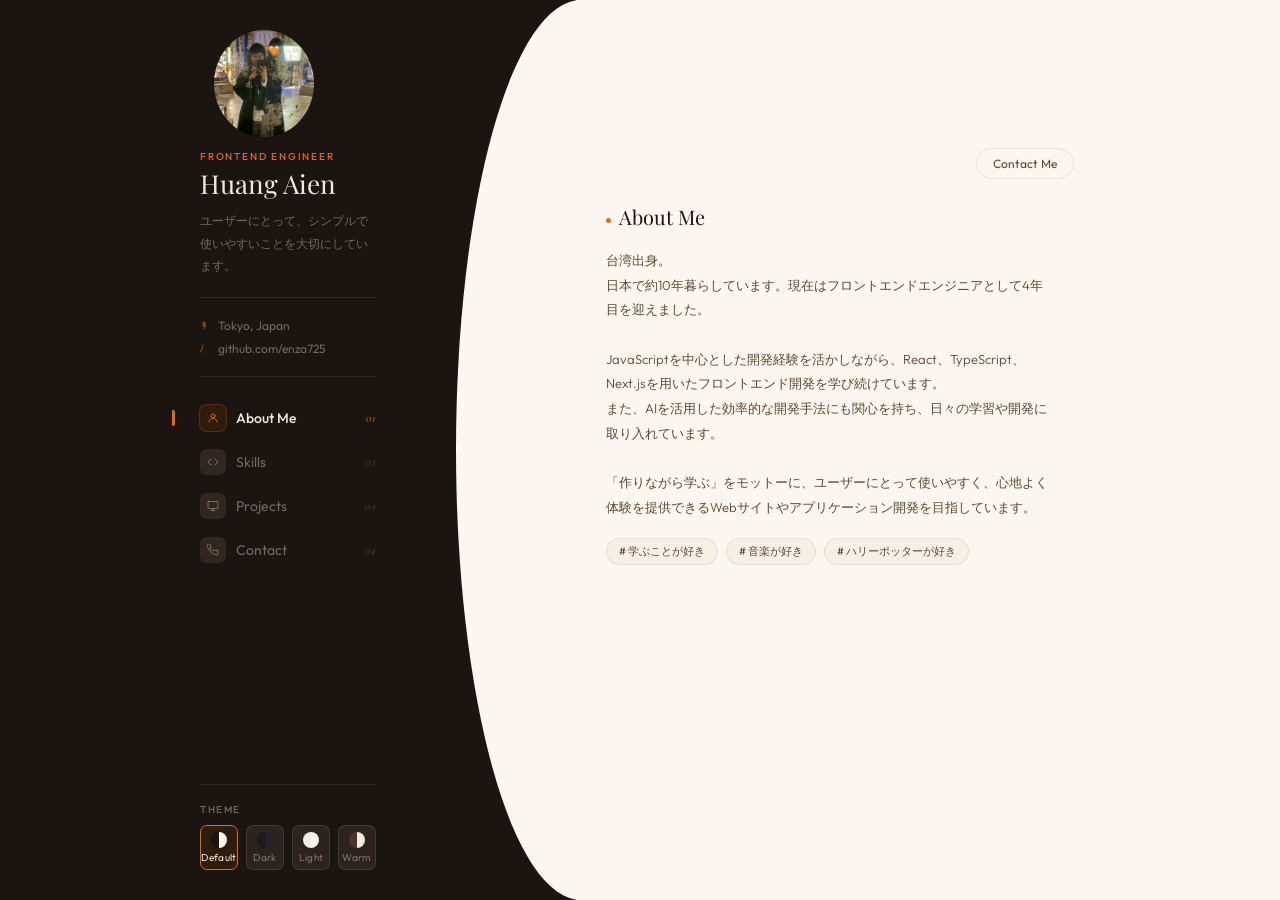
==== commit 80ef8de0: "デザイン及び内容の修正" ====
--- a/portfolio-site/main.html
+++ b/portfolio-site/main.html
@@ -1,22 +1,15 @@
 <!DOCTYPE html>
 <html lang="ja" data-theme="default">
-<head>
-<meta charset="UTF-8">
-<meta name="viewport" content="width=device-width, initial-scale=1.0">
-<title>Yui Chen – Frontend Engineer</title>
-<link href="https://fonts.googleapis.com/css2?family=Playfair+Display:ital,wght@0,400;1,400&family=Outfit:wght@300;400;500&display=swap" rel="stylesheet">
-<link href="./style.css" rel="stylesheet">
-</head>
-<body>
-<div class="card">
-
-  <!-- LEFT -->
-  <aside id="left"></aside>
-
-  <!-- RIGHT — organic shape -->
-  <div id="right"></div>
-</div>
-
-<script src="./main.js"></script>
-</body>
+  <head>
+    <meta charset="UTF-8">
+    <meta name="viewport" content="width=device-width, initial-scale=1.0">
+    <title>HUANG AIEN – Frontend Engineer</title>
+    <link href="https://fonts.googleapis.com/css2?family=Playfair+Display:ital,wght@0,400;1,400&family=Outfit:wght@300;400;500&display=swap" rel="stylesheet">
+    <link href="./style.css" rel="stylesheet">
+  </head>
+  <body>
+    <div id="left-div"></div>
+    <div id="right-div"></div>
+    <script src="./main.js"></script>
+  </body>
 </html>
--- a/portfolio-site/style.css
+++ b/portfolio-site/style.css
@@ -2,28 +2,26 @@
 @import 'css/left-aside.css';
 @import 'css/right-container.css';
 
-*, *::before, *::after { box-sizing: border-box; margin: 0; padding: 0; }
+*, *::before, *::after { 
+  box-sizing: border-box; 
+  margin: 0; 
+  padding: 0; 
+  font-size: 10px;
+}
 
-/* ══ BASE ══ */
+a {
+  text-decoration:  none;
+  color: inherit;
+}
+
 body {
-  background: var(--bg);
   font-family: 'Outfit', sans-serif;
   color: var(--text);
-  min-height: 100vh;
-  display: flex; align-items: center; justify-content: center;
-  padding: 48px 24px;
+  width: 100vw;
+  height: 100vh;
+  display: flex;
+  /* align-items: center; */
+  justify-content: space-around;
+  /* padding: 48px 24px; */
   transition: background 0.4s;
-}
-
-/* ══ CARD — business card proportions ══ */
-.card {
-  display: flex;
-  width: 860px;
-  max-width: 100%;
-  min-height: 500px;
-  border-radius: 28px;
-  overflow: visible;        /* allow right panel to overflow */
-  position: relative;
-  box-shadow: var(--shadow);
-  transition: box-shadow 0.4s;
 }
